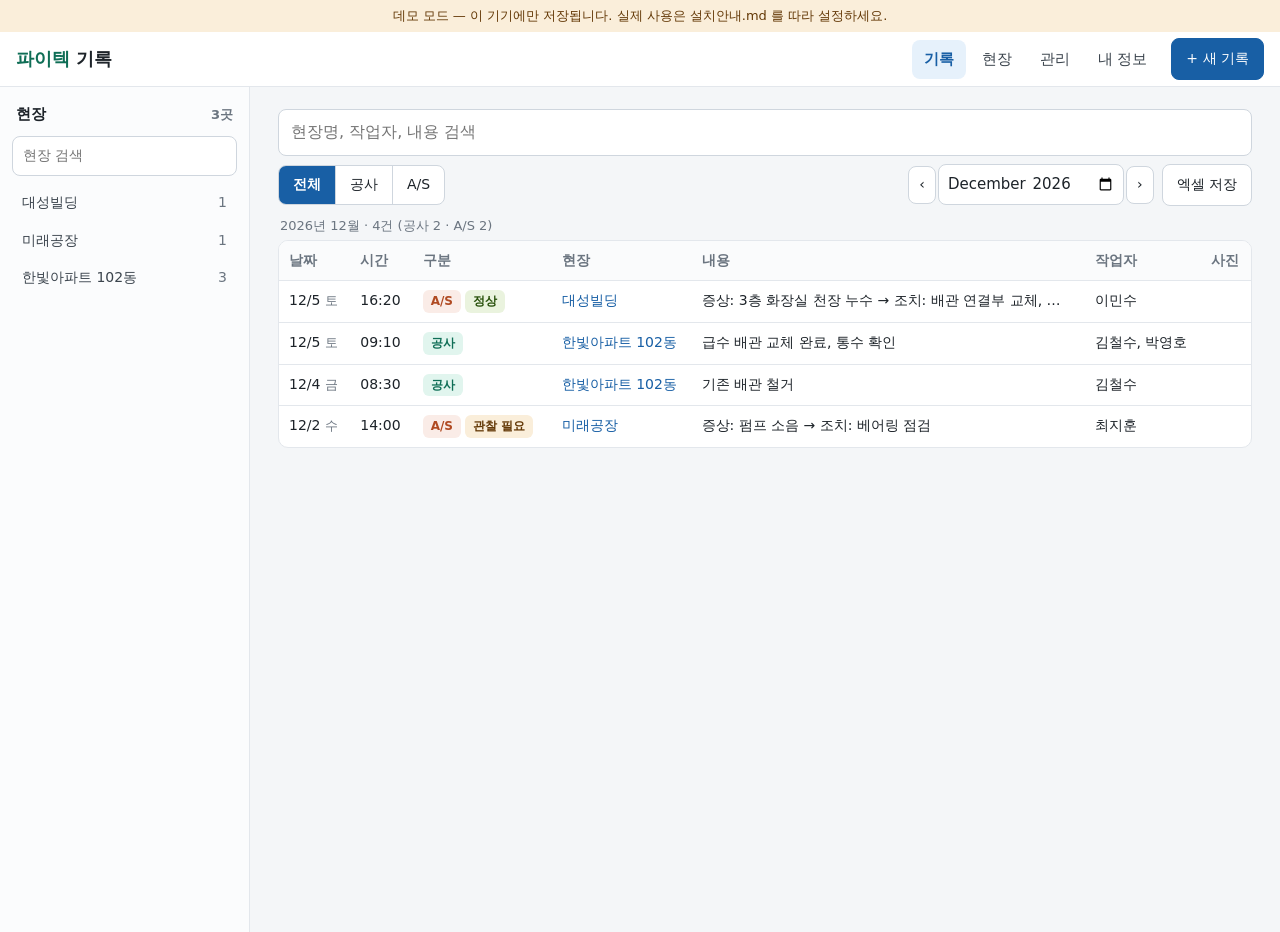
==== index.html @ 04c1267f "파이텍 공사·A/S 기록 앱 초기 버전 Co-Authored-By: Claude Opus 5.5 <noreply@anthropic.com>" ====
<!doctype html>
<html lang="ko">
<head>
<meta charset="utf-8">
<meta name="viewport" content="width=device-width, initial-scale=1, viewport-fit=cover">
<title>파이텍 기록</title>
<meta name="theme-color" content="#ffffff">
<meta name="robots" content="noindex, nofollow">
<link rel="manifest" href="manifest.webmanifest">
<link rel="icon" href="icon.svg" type="image/svg+xml">
<link rel="apple-touch-icon" href="icon.svg">
<meta name="apple-mobile-web-app-capable" content="yes">
<meta name="apple-mobile-web-app-title" content="파이텍 기록">
<link rel="stylesheet" href="style.css">
</head>
<body>
<div id="demoBar" class="demo-bar" hidden>데모 모드 — 이 기기에만 저장됩니다. 실제 사용은 설치안내.md 를 따라 설정하세요.</div>

<header class="topbar">
  <div class="topbar-in">
    <a class="brand" href="#/"><b>파이텍</b> 기록</a>
    <nav class="topnav" id="topnav">
      <a href="#/" data-nav="list">기록</a>
      <a href="#/sites" data-nav="sites">현장</a>
      <a href="#/admin" data-nav="admin" data-admin hidden>관리</a>
      <a href="#/me" data-nav="me" id="meLink">내 정보</a>
      <a href="#/new" class="btn primary" data-nav="new">+ 새 기록</a>
    </nav>
  </div>
</header>

<div class="layout">
  <aside id="side"></aside>
  <main id="main"><div class="empty">불러오는 중…</div></main>
</div>

<nav class="bottomnav" id="bottomnav">
  <a href="#/" data-nav="list"><span class="ic">
    <svg viewBox="0 0 24 24" width="22" height="22" fill="none" stroke="currentColor" stroke-width="1.8" stroke-linecap="round"><path d="M9 6h11M9 12h11M9 18h11M4 6h.01M4 12h.01M4 18h.01"/></svg></span>기록</a>
  <a href="#/sites" data-nav="sites"><span class="ic">
    <svg viewBox="0 0 24 24" width="22" height="22" fill="none" stroke="currentColor" stroke-width="1.8" stroke-linejoin="round"><path d="M4 21V5l8-3v19M12 8l8 3v10M3 21h18M7 8h2M7 12h2M7 16h2M15 14h2M15 18h2"/></svg></span>현장</a>
  <a href="#/new" data-nav="new" class="new"><span class="ic">
    <svg viewBox="0 0 24 24" width="20" height="20" fill="none" stroke="currentColor" stroke-width="2.4" stroke-linecap="round"><path d="M12 5v14M5 12h14"/></svg></span>새 기록</a>
  <a href="#/me" data-nav="me"><span class="ic">
    <svg viewBox="0 0 24 24" width="22" height="22" fill="none" stroke="currentColor" stroke-width="1.8" stroke-linecap="round"><circle cx="12" cy="8" r="4"/><path d="M4 21c1.5-4 4.5-6 8-6s6.5 2 8 6"/></svg></span>내 정보</a>
</nav>

<div id="toast" role="status" aria-live="polite"></div>

<div id="busy" class="overlay" hidden>
  <div class="box"><div class="spinner"></div><p id="busyMsg">처리 중…</p></div>
</div>

<div id="login" class="overlay" hidden>
  <div class="box">
    <div class="login-logo"><b>파이텍</b> 기록</div>
    <p id="loginMsg" class="muted"></p>
    <div id="gbtn" class="gbtn"></div>
  </div>
</div>

<div id="lightbox" class="overlay" hidden>
  <img alt="">
  <div class="lb-actions"><a id="lbOpen" class="btn" target="_blank" rel="noopener">원본 열기</a><button class="btn" id="lbClose">닫기</button></div>
</div>

<script src="config.js"></script>
<script src="app.js"></script>
</body>
</html>
---- style.css ----
:root {
  --bg: #f4f6f8;
  --card: #fff;
  --line: #e3e7ec;
  --field: #cfd6de;
  --text: #1d2329;
  --text2: #3b444d;
  --muted: #6b7580;
  --accent: #185fa5;
  --accent-bg: #e6f1fb;
  --gs: #0f6e56;
  --gs-bg: #e1f5ee;
  --as: #b04a22;
  --as-bg: #faece7;
  --danger: #c0392b;
  --radius: 10px;
  --nav-h: 62px;
}
* { box-sizing: border-box; }
[hidden] { display: none !important; }
html, body { margin: 0; }
body {
  font: 15px/1.55 system-ui, -apple-system, "Apple SD Gothic Neo", "Malgun Gothic", "Noto Sans KR", sans-serif;
  background: var(--bg);
  color: var(--text);
  -webkit-text-size-adjust: 100%;
  -webkit-tap-highlight-color: transparent;
}
a { color: var(--accent); text-decoration: none; }
button, input, textarea, select { font: inherit; color: inherit; }
input, textarea, select {
  width: 100%;
  padding: 10px 12px;
  border: 1px solid var(--field);
  border-radius: 8px;
  background: #fff;
  font-size: 16px; /* iOS 확대 방지 */
}
textarea { resize: vertical; min-height: 64px; }
input:focus, textarea:focus, select:focus { outline: 3px solid var(--accent-bg); border-color: var(--accent); }
h2 { font-size: 20px; margin: 0; }
h3 { font-size: 15px; margin: 18px 0 8px; }
.muted { color: var(--muted); }
.small { font-size: 13px; }

/* ── 상단/하단 바 ── */
.demo-bar { background: #faeeda; color: #633806; text-align: center; font-size: 13px; padding: 6px 12px; }
.topbar {
  position: sticky; top: 0; z-index: 20;
  background: #fff; border-bottom: 1px solid var(--line);
  padding: env(safe-area-inset-top, 0px) 16px 0;
}
.topbar-in { display: flex; align-items: center; gap: 12px; height: 54px; max-width: 1440px; margin: 0 auto; }
.brand { font-weight: 700; font-size: 18px; color: var(--text); }
.brand b, .login-logo b { color: var(--gs); }
.topnav { display: none; gap: 4px; margin-left: auto; align-items: center; }
.topnav a:not(.btn) { padding: 8px 12px; border-radius: 8px; color: var(--text2); }
.topnav a:not(.btn):hover { background: var(--bg); }
.topnav a.on:not(.btn) { background: var(--accent-bg); color: var(--accent); font-weight: 600; }
.topnav .btn { margin-left: 8px; }

.bottomnav {
  position: fixed; left: 0; right: 0; bottom: 0; z-index: 20;
  display: flex; background: #fff; border-top: 1px solid var(--line);
  padding-bottom: env(safe-area-inset-bottom, 0px);
}
.bottomnav a {
  flex: 1; height: var(--nav-h);
  display: flex; flex-direction: column; align-items: center; justify-content: center; gap: 2px;
  font-size: 12px; color: var(--muted);
}
.bottomnav a.on { color: var(--accent); font-weight: 600; }
.bottomnav .ic { display: flex; align-items: center; justify-content: center; height: 26px; }
.bottomnav a.new { color: var(--accent); font-weight: 600; }
.bottomnav a.new .ic { background: var(--accent); color: #fff; width: 40px; height: 28px; border-radius: 14px; }

.layout { max-width: 1440px; margin: 0 auto; }
#side { display: none; }
main { padding: 14px 16px calc(var(--nav-h) + 28px + env(safe-area-inset-bottom, 0px)); min-width: 0; }

@media (min-width: 960px) {
  .topnav { display: flex; }
  .bottomnav { display: none; }
  .layout { display: grid; grid-template-columns: 250px minmax(0, 1fr); }
  #side {
    display: block; position: sticky; top: 55px; height: calc(100vh - 55px); overflow: auto;
    border-right: 1px solid var(--line); background: #fbfcfd; padding: 16px 12px;
  }
  main { padding: 22px 28px 48px; }
  .wide-hide { display: none !important; }
}
@media (max-width: 959px) { .wide-only { display: none !important; } }

/* ── 사이드 현장 목록 ── */
.side-head { display: flex; justify-content: space-between; align-items: baseline; font-weight: 700; padding: 0 4px; }
#side input { margin: 10px 0 8px; padding: 8px 10px; font-size: 14px; }
.site-list a {
  display: flex; justify-content: space-between; gap: 8px;
  padding: 8px 10px; border-radius: 8px; color: var(--text2); font-size: 14px;
}
.site-list a span:first-child { overflow: hidden; text-overflow: ellipsis; white-space: nowrap; }
.site-list a:hover { background: #eef2f6; }
.site-list a.on { background: var(--accent-bg); color: var(--accent); font-weight: 600; }

/* ── 공통 부품 ── */
.panel { background: var(--card); border: 1px solid var(--line); border-radius: var(--radius); padding: 16px; margin-bottom: 14px; }
.btn {
  display: inline-flex; align-items: center; justify-content: center; gap: 6px;
  padding: 9px 14px; border: 1px solid var(--field); border-radius: 8px; background: #fff;
  color: var(--text); cursor: pointer; white-space: nowrap; font-size: 14px;
}
.btn:hover { background: #f5f7f9; }
.btn.primary { background: var(--accent); border-color: var(--accent); color: #fff; }
.btn.primary:hover { background: #134f8a; }
.btn.danger { color: var(--danger); border-color: #f0c4c0; }
.btn.block { display: flex; width: 100%; padding: 14px; font-size: 16px; font-weight: 600; margin-top: 22px; }
.btn.sm { padding: 5px 10px; font-size: 13px; }

.tag { display: inline-block; font-size: 12px; font-weight: 700; padding: 2px 8px; border-radius: 6px; margin-right: 4px; white-space: nowrap; }
.tag.gs { background: var(--gs-bg); color: var(--gs); }
.tag.as { background: var(--as-bg); color: var(--as); }
.tag.r-0 { background: #eaf3de; color: #27500a; }
.tag.r-1 { background: #faeeda; color: #633806; }
.tag.r-2 { background: #fcebeb; color: #791f1f; }

.seg { display: inline-flex; border: 1px solid var(--field); border-radius: 8px; overflow: hidden; background: #fff; }
.seg button { border: 0; background: none; padding: 8px 14px; cursor: pointer; font-size: 14px; }
.seg button + button { border-left: 1px solid var(--field); }
.seg button.on { background: var(--accent); color: #fff; font-weight: 600; }
.seg.big { display: flex; }
.seg.big button { flex: 1; padding: 13px; font-size: 16px; font-weight: 600; color: var(--muted); }
.seg.big button[data-t="공사"].on { background: var(--gs); color: #fff; }
.seg.big button[data-t="AS"].on { background: var(--as); color: #fff; }

.chips { display: flex; flex-wrap: wrap; gap: 6px; }
.chip { border: 1px solid var(--field); background: #fff; border-radius: 999px; padding: 8px 14px; cursor: pointer; font-size: 14px; font-weight: 400; }
.chip.on { background: var(--accent-bg); border-color: var(--accent); color: var(--accent); font-weight: 600; }
.chip.add { border-style: dashed; color: var(--muted); }

.empty { text-align: center; color: var(--muted); padding: 48px 16px; }
.empty .btn { margin-top: 12px; }

/* ── 목록 ── */
.toolbar { display: flex; flex-direction: column; gap: 8px; margin-bottom: 10px; }
.toolbar .row { display: flex; gap: 8px; align-items: center; flex-wrap: wrap; }
.monthnav { display: inline-flex; align-items: center; gap: 2px; margin-left: auto; }
.monthnav input { width: auto; padding: 7px 8px; font-size: 15px; }
.monthnav .btn { padding: 7px 10px; }
.sum { color: var(--muted); font-size: 13px; margin: 6px 2px 4px; }
.day { font-size: 13px; color: var(--muted); font-weight: 700; margin: 16px 2px 6px; }
.card { background: #fff; border: 1px solid var(--line); border-radius: var(--radius); padding: 12px 14px; margin-bottom: 8px; cursor: pointer; }
.card:active { background: #f7f9fb; }
.card-top { display: flex; align-items: center; gap: 4px; margin-bottom: 4px; }
.card-top .time { margin-left: auto; color: var(--muted); font-size: 13px; }
.card-title { font-weight: 700; font-size: 16px; }
.card .line { color: var(--text2); font-size: 14px; overflow: hidden; text-overflow: ellipsis; white-space: nowrap; }

.tbl-wrap { overflow-x: auto; background: #fff; border: 1px solid var(--line); border-radius: var(--radius); }
.tbl { width: 100%; border-collapse: collapse; font-size: 14px; }
.tbl th { text-align: left; font-weight: 600; color: var(--muted); background: #fafbfc; padding: 9px 10px; border-bottom: 1px solid var(--line); white-space: nowrap; }
.tbl td { padding: 9px 10px; border-bottom: 1px solid var(--line); vertical-align: top; }
.tbl tr:last-child td { border-bottom: 0; }
.tbl tr[data-go] { cursor: pointer; }
.tbl tr[data-go]:hover { background: #f5f8fb; }
.tbl .nowrap { white-space: nowrap; }
.tbl .clip { max-width: 380px; overflow: hidden; text-overflow: ellipsis; white-space: nowrap; }

/* ── 상세 ── */
.page-head { display: flex; align-items: center; gap: 12px; margin-bottom: 12px; flex-wrap: wrap; }
.page-head .grow { flex: 1; }
.back { border: 0; background: none; color: var(--accent); padding: 6px 0; cursor: pointer; font-size: 15px; }
.rec-head { display: flex; align-items: center; gap: 4px; flex-wrap: wrap; }
.rec-head .muted { margin-left: 6px; }
.rec-site { font-size: 21px; font-weight: 700; margin: 8px 0 0; display: inline-block; }
.kv { display: grid; grid-template-columns: 92px 1fr; gap: 10px 12px; margin: 16px 0 4px; }
.kv dt { color: var(--muted); font-size: 14px; }
.kv dd { margin: 0; white-space: pre-wrap; word-break: break-word; }
.pair { display: grid; gap: 4px 16px; }
@media (min-width: 700px) { .pair { grid-template-columns: 1fr 1fr; } }
.gallery { display: grid; grid-template-columns: repeat(auto-fill, minmax(100px, 1fr)); gap: 6px; }
.gallery img { width: 100%; aspect-ratio: 1; object-fit: cover; border-radius: 8px; background: #eef1f4; cursor: zoom-in; display: block; }
.actions { display: flex; gap: 8px; margin-top: 18px; flex-wrap: wrap; }
.foot { margin-top: 18px; }

/* ── 현장 ── */
.info-lines p { margin: 6px 0; display: flex; gap: 10px; }
.info-lines .k { color: var(--muted); width: 56px; flex: none; }
.stats { display: grid; grid-template-columns: repeat(3, 1fr); gap: 8px; margin: 14px 0; }
.stat { background: var(--bg); border-radius: 8px; padding: 10px 12px; }
.stat span { font-size: 13px; color: var(--muted); }
.stat b { display: block; font-size: 20px; }
.tl-item { position: relative; padding: 0 0 16px 22px; border-left: 2px solid var(--line); margin-left: 6px; cursor: pointer; }
.tl-item:last-child { border-left-color: transparent; }
.tl-item::before {
  content: ""; position: absolute; left: -8px; top: 3px;
  width: 14px; height: 14px; border-radius: 50%; background: #fff; border: 3px solid #9aa5b1;
}
.tl-item.gs::before { border-color: var(--gs); }
.tl-item.as::before { border-color: var(--as); }
.tl-item:hover .tl-body { color: var(--accent); }
.tl-body { margin: 2px 0; white-space: pre-wrap; word-break: break-word; }
.tl-year { font-weight: 700; color: var(--muted); font-size: 13px; margin: 6px 0 10px; }

/* ── 입력 폼 ── */
.form label, .form .field { display: flex; flex-direction: column; gap: 6px; margin-top: 16px; font-size: 14px; font-weight: 600; color: var(--text2); }
.form .lbl .muted { font-weight: 400; }
.grid2 { display: grid; grid-template-columns: 1fr 1fr; gap: 8px; }
.form .grid2 label { margin-top: 16px; }
.combo { position: relative; font-weight: 400; }
.combo-list {
  position: absolute; left: 0; right: 0; top: calc(100% - 1px); z-index: 5;
  background: #fff; border: 1px solid var(--field); border-radius: 0 0 8px 8px;
  max-height: 280px; overflow: auto; box-shadow: 0 8px 20px rgba(0, 0, 0, .08);
}
.combo-list button { display: block; width: 100%; text-align: left; border: 0; background: none; padding: 11px 12px; cursor: pointer; border-top: 1px solid #f0f2f4; font-size: 15px; }
.combo-list button:first-child { border-top: 0; }
.combo-list button:hover { background: #f5f8fb; }
.combo-list .add { color: var(--accent); font-weight: 600; }
.subbox { background: #f7f9fb; border: 1px dashed var(--field); border-radius: 8px; padding: 12px; margin-top: 8px; display: flex; flex-direction: column; gap: 8px; font-weight: 400; }
.subbox p { margin: 0; font-size: 13px; color: var(--text2); }
.addrow { display: flex; gap: 6px; margin-top: 4px; font-weight: 400; }
.addrow input { flex: 1; }
.photos { display: grid; grid-template-columns: repeat(auto-fill, minmax(88px, 1fr)); gap: 6px; font-weight: 400; }
.ph { position: relative; }
.ph img { width: 100%; aspect-ratio: 1; object-fit: cover; border-radius: 8px; display: block; background: #eef1f4; }
.ph-x {
  position: absolute; top: 4px; right: 4px; width: 28px; height: 28px; border-radius: 50%;
  border: 0; background: rgba(0, 0, 0, .62); color: #fff; cursor: pointer; font-size: 17px; line-height: 1;
}
.ph-add {
  aspect-ratio: 1; border: 1.5px dashed #b9c2cc; border-radius: 8px; background: #fff;
  display: flex; flex-direction: column; align-items: center; justify-content: center;
  color: var(--muted); cursor: pointer; font-size: 13px; margin: 0 !important;
}
.ph-add b { font-size: 24px; font-weight: 400; line-height: 1; }

/* ── 관리 ── */
.inline-form { display: flex; flex-wrap: wrap; gap: 8px; margin-top: 12px; align-items: center; }
.inline-form input[type=email] { flex: 2 1 220px; width: auto; }
.inline-form input[name=name] { flex: 1 1 120px; width: auto; }
.check { display: inline-flex; align-items: center; gap: 6px; font-size: 14px; cursor: pointer; }
.check input { width: 18px; height: 18px; }
.mgr-list { display: flex; flex-direction: column; }
.mgr-row { display: flex; align-items: center; gap: 8px; padding: 9px 2px; border-top: 1px solid var(--line); flex-wrap: wrap; }
.mgr-row:first-child { border-top: 0; }
.mgr-row .name { flex: 1; min-width: 120px; word-break: break-all; }
.me-card { display: flex; align-items: center; gap: 12px; }
.avatar { width: 46px; height: 46px; border-radius: 50%; background: var(--gs-bg); color: var(--gs); display: flex; align-items: center; justify-content: center; font-weight: 700; font-size: 18px; flex: none; }
.menu a { display: flex; justify-content: space-between; padding: 14px 4px; border-top: 1px solid var(--line); color: var(--text); }
.menu a:first-child { border-top: 0; }

/* ── 오버레이 ── */
#toast {
  position: fixed; left: 50%; bottom: calc(var(--nav-h) + 20px + env(safe-area-inset-bottom, 0px));
  transform: translate(-50%, 16px); background: #1d2329; color: #fff; padding: 10px 16px; border-radius: 8px;
  opacity: 0; transition: .2s; z-index: 70; pointer-events: none; max-width: 90vw; text-align: center;
}
#toast.show { opacity: 1; transform: translate(-50%, 0); }
#toast.err { background: var(--danger); }
@media (min-width: 960px) { #toast { bottom: 32px; } }
.overlay { position: fixed; inset: 0; background: rgba(20, 26, 32, .45); display: flex; align-items: center; justify-content: center; z-index: 50; padding: 16px; }
#login { z-index: 60; background: var(--bg); }
.overlay .box { background: #fff; border-radius: 14px; padding: 26px 22px; max-width: 360px; width: 100%; text-align: center; }
.login-logo { font-size: 26px; font-weight: 700; margin-bottom: 8px; }
.gbtn { display: flex; justify-content: center; min-height: 44px; margin-top: 14px; }
.spinner { width: 34px; height: 34px; margin: 0 auto 10px; border: 3px solid var(--accent-bg); border-top-color: var(--accent); border-radius: 50%; animation: spin .8s linear infinite; }
@keyframes spin { to { transform: rotate(360deg); } }
#lightbox { background: rgba(0, 0, 0, .92); flex-direction: column; gap: 12px; z-index: 65; }
#lightbox img { max-width: 100%; max-height: calc(100vh - 110px); object-fit: contain; }
.lb-actions { display: flex; gap: 8px; }
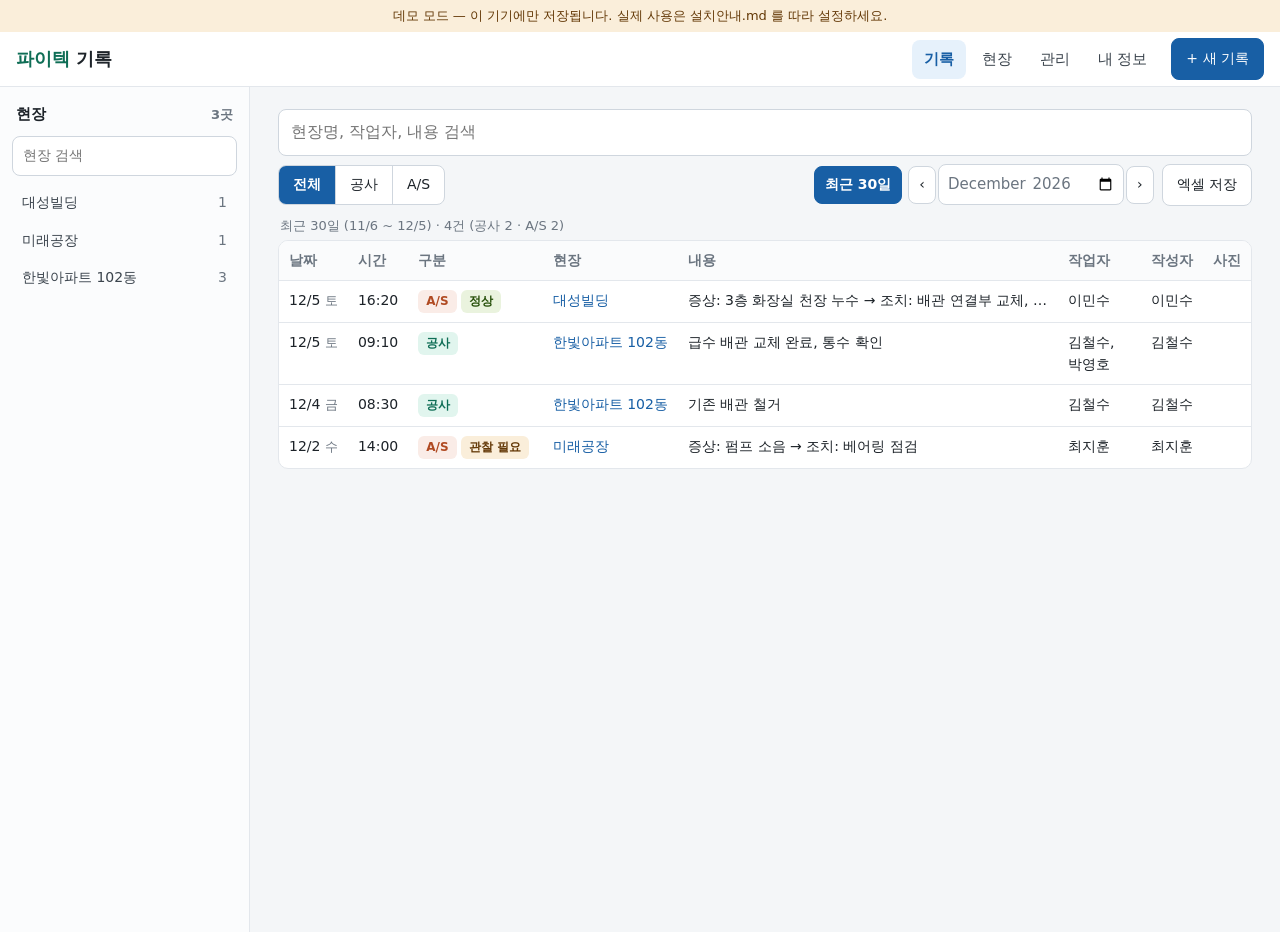
==== commit 98777799: "목록 개선: 작성자 표시, 최근 30일 기본, 탭 이름 표시, 사진 촬영/앨범 분리 Co-Authored-By: Claude Opus 5.5 <noreply@anthropic.co" ====
--- a/index.html
+++ b/index.html
@@ -3,22 +3,22 @@
 <head>
 <meta charset="utf-8">
 <meta name="viewport" content="width=device-width, initial-scale=1, viewport-fit=cover">
-<title>파이텍 기록</title>
+<title>파이텍 앱</title>
 <meta name="theme-color" content="#ffffff">
 <meta name="robots" content="noindex, nofollow">
 <link rel="manifest" href="manifest.webmanifest">
 <link rel="icon" href="icon.svg" type="image/svg+xml">
 <link rel="apple-touch-icon" href="icon.svg">
 <meta name="apple-mobile-web-app-capable" content="yes">
-<meta name="apple-mobile-web-app-title" content="파이텍 기록">
-<link rel="stylesheet" href="style.css">
+<meta name="apple-mobile-web-app-title" content="파이텍 앱">
+<link rel="stylesheet" href="style.css?v=2">
 </head>
 <body>
 <div id="demoBar" class="demo-bar" hidden>데모 모드 — 이 기기에만 저장됩니다. 실제 사용은 설치안내.md 를 따라 설정하세요.</div>
 
 <header class="topbar">
   <div class="topbar-in">
-    <a class="brand" href="#/"><b>파이텍</b> 기록</a>
+    <a class="brand" href="#/"><b>파이텍</b> <span id="brandSub">기록</span></a>
     <nav class="topnav" id="topnav">
       <a href="#/" data-nav="list">기록</a>
       <a href="#/sites" data-nav="sites">현장</a>
@@ -64,7 +64,7 @@
   <div class="lb-actions"><a id="lbOpen" class="btn" target="_blank" rel="noopener">원본 열기</a><button class="btn" id="lbClose">닫기</button></div>
 </div>
 
-<script src="config.js"></script>
-<script src="app.js"></script>
+<script src="config.js?v=2"></script>
+<script src="app.js?v=2"></script>
 </body>
 </html>
--- a/style.css
+++ b/style.css
@@ -146,12 +146,16 @@
 .monthnav { display: inline-flex; align-items: center; gap: 2px; margin-left: auto; }
 .monthnav input { width: auto; padding: 7px 8px; font-size: 15px; }
 .monthnav .btn { padding: 7px 10px; }
+.monthnav .btn.on { background: var(--accent); border-color: var(--accent); color: #fff; font-weight: 600; }
+.monthnav #mRecent { margin-right: 4px; }
+.monthnav input.dim { color: var(--muted); }
 .sum { color: var(--muted); font-size: 13px; margin: 6px 2px 4px; }
 .day { font-size: 13px; color: var(--muted); font-weight: 700; margin: 16px 2px 6px; }
 .card { background: #fff; border: 1px solid var(--line); border-radius: var(--radius); padding: 12px 14px; margin-bottom: 8px; cursor: pointer; }
 .card:active { background: #f7f9fb; }
 .card-top { display: flex; align-items: center; gap: 4px; margin-bottom: 4px; }
-.card-top .time { margin-left: auto; color: var(--muted); font-size: 13px; }
+.card-top .time { margin-left: auto; color: var(--muted); font-size: 13px; white-space: nowrap; }
+.card-top .author { color: var(--text2); font-weight: 600; margin-right: 8px; }
 .card-title { font-weight: 700; font-size: 16px; }
 .card .line { color: var(--text2); font-size: 14px; overflow: hidden; text-overflow: ellipsis; white-space: nowrap; }
 
@@ -232,7 +236,7 @@
   display: flex; flex-direction: column; align-items: center; justify-content: center;
   color: var(--muted); cursor: pointer; font-size: 13px; margin: 0 !important;
 }
-.ph-add b { font-size: 24px; font-weight: 400; line-height: 1; }
+.ph-add b { font-size: 22px; font-weight: 400; line-height: 1.2; }
 
 /* ── 관리 ── */
 .inline-form { display: flex; flex-wrap: wrap; gap: 8px; margin-top: 12px; align-items: center; }
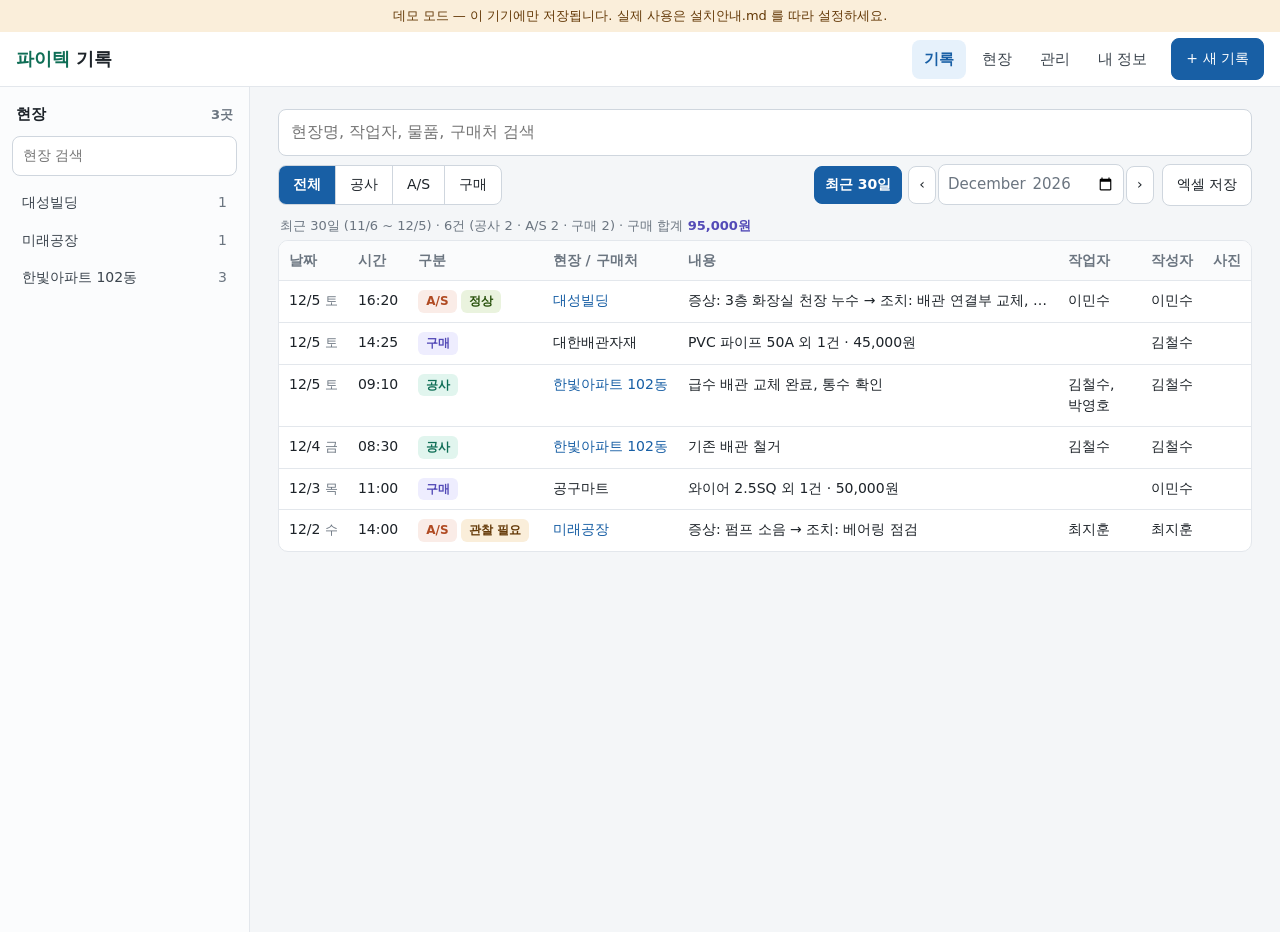
==== commit c56729a1: "구매 기능: 물품·구매처 목록, 초성 검색, 최근 단가, 합계 금액 Co-Authored-By: Claude Opus 5.5 <noreply@anthropic.com>" ====
--- a/index.html
+++ b/index.html
@@ -11,7 +11,7 @@
 <link rel="apple-touch-icon" href="icon.svg">
 <meta name="apple-mobile-web-app-capable" content="yes">
 <meta name="apple-mobile-web-app-title" content="파이텍 앱">
-<link rel="stylesheet" href="style.css?v=2">
+<link rel="stylesheet" href="style.css?v=4">
 </head>
 <body>
 <div id="demoBar" class="demo-bar" hidden>데모 모드 — 이 기기에만 저장됩니다. 실제 사용은 설치안내.md 를 따라 설정하세요.</div>
@@ -64,7 +64,7 @@
   <div class="lb-actions"><a id="lbOpen" class="btn" target="_blank" rel="noopener">원본 열기</a><button class="btn" id="lbClose">닫기</button></div>
 </div>
 
-<script src="config.js?v=2"></script>
-<script src="app.js?v=2"></script>
+<script src="config.js?v=4"></script>
+<script src="app.js?v=4"></script>
 </body>
 </html>
--- a/style.css
+++ b/style.css
@@ -272,3 +272,31 @@
 #lightbox { background: rgba(0, 0, 0, .92); flex-direction: column; gap: 12px; z-index: 65; }
 #lightbox img { max-width: 100%; max-height: calc(100vh - 110px); object-fit: contain; }
 .lb-actions { display: flex; gap: 8px; }
+.sum .updating { margin-left: 8px; color: var(--accent); font-weight: 600; }
+.sum .updating::before {
+  content: ""; display: inline-block; width: 10px; height: 10px; margin-right: 5px; vertical-align: -1px;
+  border: 2px solid var(--accent-bg); border-top-color: var(--accent); border-radius: 50%; animation: spin .8s linear infinite;
+}
+@media (prefers-reduced-motion: reduce) { .sum .updating::before { animation: none; } }
+
+/* ── 구매 ── */
+:root { --bu: #534ab7; --bu-bg: #eeedfe; }
+.tag.bu { background: var(--bu-bg); color: var(--bu); }
+.seg.big button[data-t="구매"].on { background: var(--bu); color: #fff; }
+.hint { margin: 6px 0 0; font-size: 13px; font-weight: 400; color: var(--muted); }
+.item-rows { display: flex; flex-direction: column; gap: 8px; font-weight: 400; }
+.item-row { border: 1px solid var(--line); border-radius: 8px; padding: 10px; background: #fafbfc; }
+.item-top { display: flex; gap: 6px; align-items: flex-start; }
+.item-top .combo { flex: 1; min-width: 0; }
+.it-x { flex: none; width: 40px; height: 42px; border: 1px solid var(--field); border-radius: 8px; background: #fff; color: var(--muted); font-size: 20px; cursor: pointer; }
+.item-nums { display: grid; grid-template-columns: 1fr 0.8fr 1.3fr 1.3fr; gap: 6px; margin-top: 8px; align-items: end; }
+.form .item-nums label.mini, .item-nums .mini { margin: 0; gap: 3px; font-size: 12px; font-weight: 400; color: var(--muted); display: flex; flex-direction: column; min-width: 0; }
+.item-nums input { padding: 8px; }
+.item-nums .amt b { font-size: 15px; color: var(--text); padding: 8px 0; text-align: right; white-space: nowrap; }
+.item-nums .amt span { text-align: right; }
+.add-item { align-self: flex-start; margin-top: 8px; }
+.items-total { display: flex; justify-content: space-between; align-items: baseline; border-top: 1px solid var(--line); margin-top: 10px; padding-top: 10px; font-weight: 600; }
+.items-total b { font-size: 18px; color: var(--bu); }
+.items-tbl .num { text-align: right; white-space: nowrap; font-variant-numeric: tabular-nums; }
+.items-tbl tfoot td { font-weight: 700; border-top: 1px solid var(--line); border-bottom: 0; }
+.sum b { color: var(--bu); }
